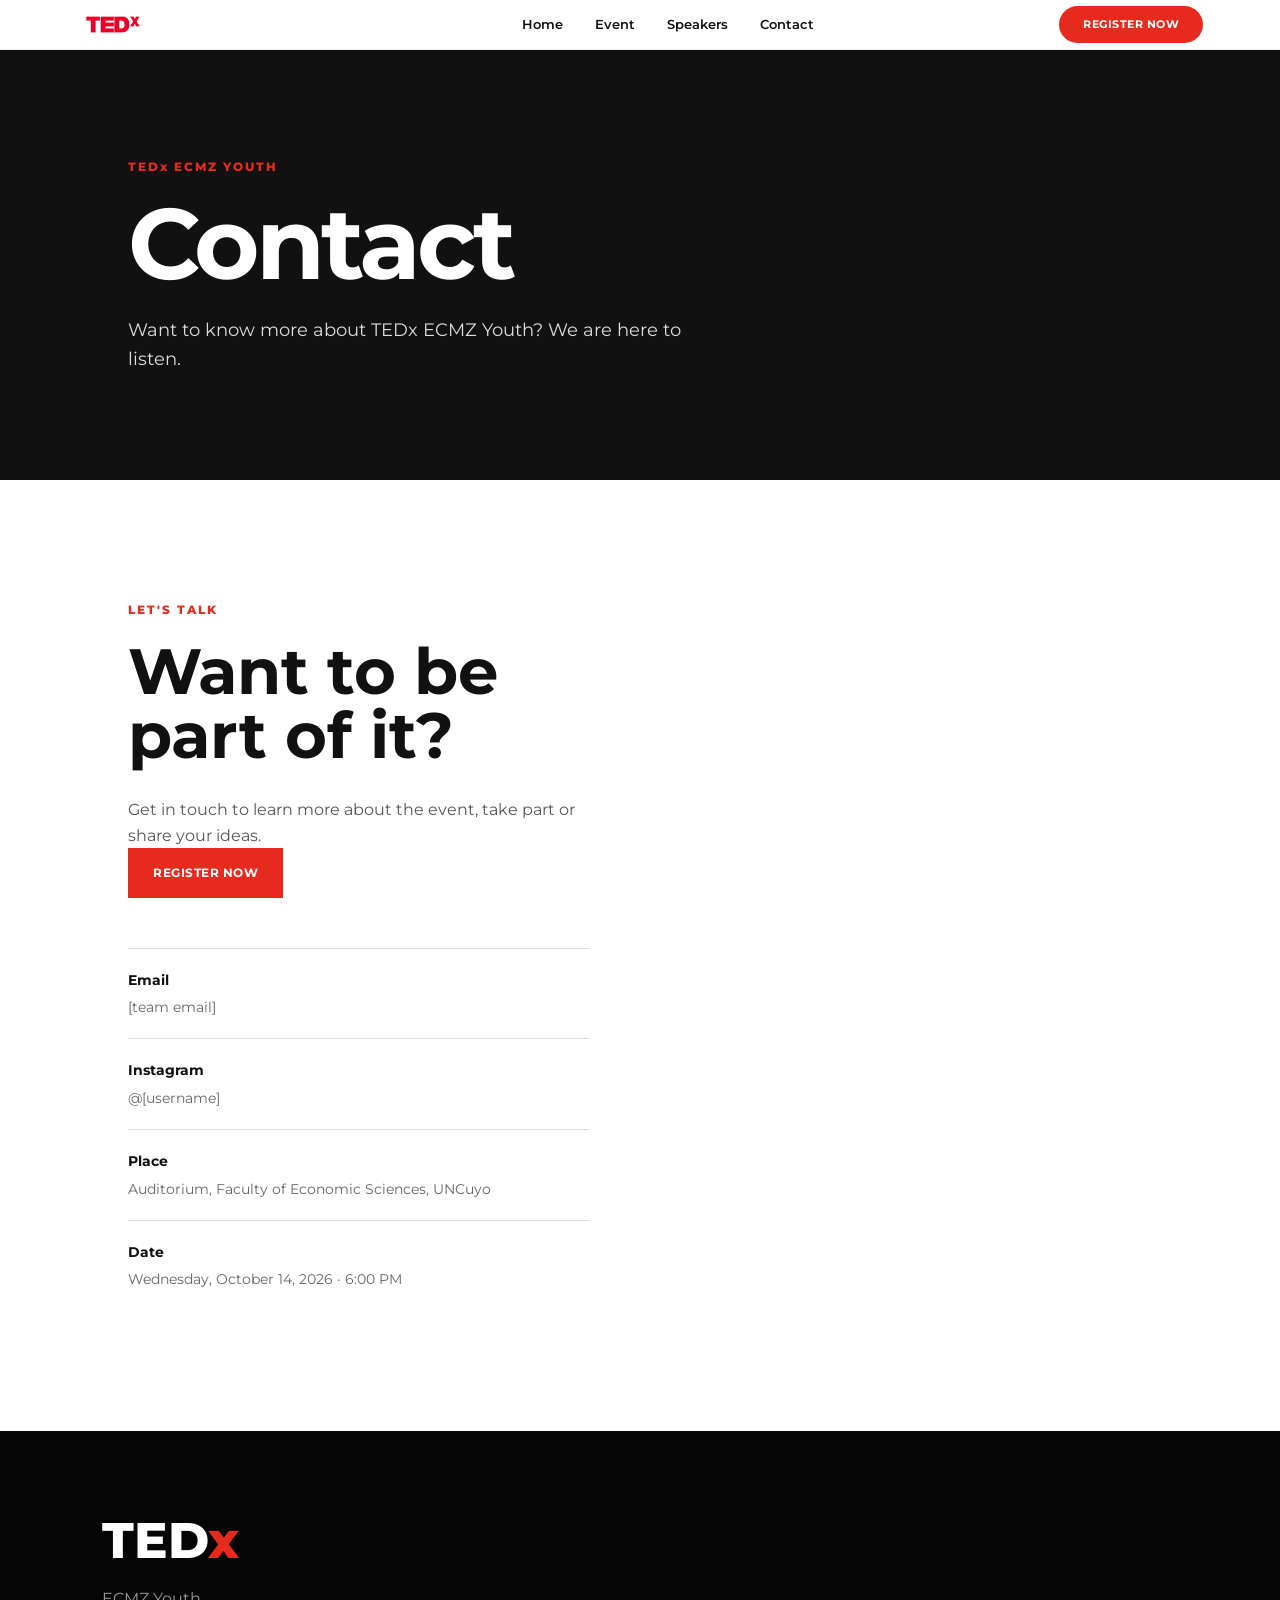
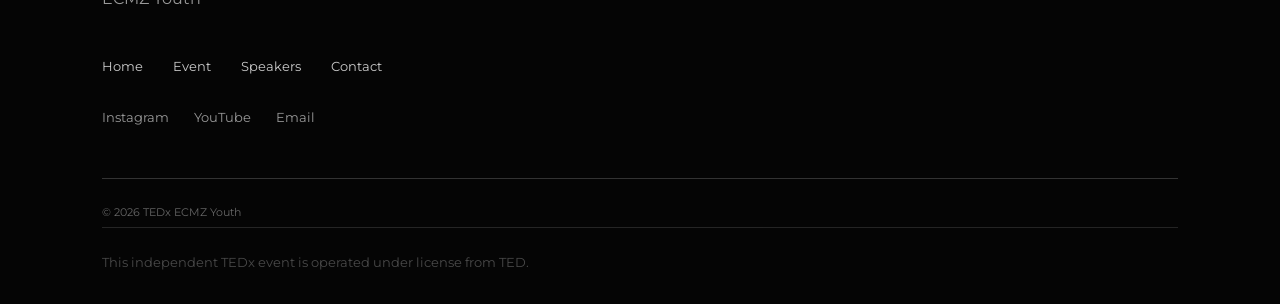
==== TEDx/contact.html @ d04555ec "Initial commit" ====
<!DOCTYPE html>
<html lang="en">
<head>
<meta charset="UTF-8">
<meta name="viewport" content="width=device-width, initial-scale=1.0">
<title>Contact | TEDx ECMZ Youth</title>

<link rel="stylesheet" href="style.css">
<link rel="preconnect" href="https://fonts.googleapis.com">
<link rel="preconnect" href="https://fonts.gstatic.com" crossorigin>
<link href="https://fonts.googleapis.com/css2?family=Montserrat:wght@400;500;600;700;800&display=swap" rel="stylesheet">
</head>
<body>
<header class="header">
<div class="logo-container"><a href="index.html"><img src="images/logo.png" alt="TEDx ECMZ Youth logo"></a></div>
<nav class="navbar">
<a href="index.html">Home</a><a href="event.html">Event</a><a href="speakers.html">Speakers</a><a href="contact.html">Contact</a>
</nav>
<a href="#" class="btn-header">REGISTER NOW</a>
</header>
<main>
<section class="page-hero"><p>TEDx ECMZ YOUTH</p><h1>Contact</h1><p>Want to know more about TEDx ECMZ Youth? We are here to listen.</p></section>
<section class="contact-section"><div class="contact-info">
<p>LET'S TALK</p><h2>Want to be part of it?</h2>
<p>Get in touch to learn more about the event, take part or share your ideas.</p>
<a href="#" class="btn-primary">REGISTER NOW</a>
<div class="contact-data">
<div><h3>Email</h3><p>[team email]</p></div>
<div><h3>Instagram</h3><p>@[username]</p></div>
<div><h3>Place</h3><p>Auditorium, Faculty of Economic Sciences, UNCuyo</p></div>
<div><h3>Date</h3><p>Wednesday, October 14, 2026 · 6:00 PM</p></div>
</div></div></section>
</main>
<footer class="footer">
<div class="footer-logo"><h2>TED<span>x</span></h2><p>ECMZ Youth</p></div>
<div class="footer-links"><a href="index.html">Home</a><a href="event.html">Event</a><a href="speakers.html">Speakers</a><a href="contact.html">Contact</a></div>
<div class="footer-social">
    <a href="https://www.instagram.com/tedxecmzyouth">Instagram</a>
    <a href="#">YouTube</a>
    <a href="contact.html">Email</a>
</div>
<p class="copyright">© 2026 TEDx ECMZ Youth</p>
<p class="copyright disclaimer">This independent TEDx event is operated under license from TED.</p>
</footer>
</body>
</html>
---- TEDx/style.css ----
/* =========================================================
   TEDx ESCUELA DE COMERCIO MARTÍN ZAPATA YOUTH
   STYLE.CSS
   ========================================================= */


/* =========================================================
   1. CONFIGURACIÓN GENERAL
   ========================================================= */

* {
    margin: 0;
    padding: 0;
    box-sizing: border-box;
}

html {
    scroll-behavior: smooth;
}

body {
    font-family: 'Montserrat', sans-serif;
    background-color: #ffffff;
    color: #111111;
    line-height: 1.6;
}


/* Evita que las imágenes se desborden */

img {
    max-width: 100%;
    display: block;
}


/* Links */

a {
    text-decoration: none;
    color: inherit;
}


/* =========================================================
   2. VARIABLES
   ========================================================= */

:root {

    --rojo: #e62b1e;
    --negro: #111111;
    --blanco: #ffffff;
    --gris: #f5f5f5;
    --gris-medio: #777777;
    --borde: #dddddd;

}


/* =========================================================
   3. HEADER / NAVBAR
   ========================================================= */

.header {

    width: 100%;
    height: 50px;
    padding: 0 6%;
    display: flex;
    align-items: center;
    justify-content: space-between;
    background-color: var(--blanco);
    border-bottom: 1px solid #eeeeee;
    position: sticky;
    top: 0;
    z-index: 1000;

}


/* Logo */

.logo-container {

    display: flex;
    align-items: center;

}

.logo-container img {

    width: 200px;
    height: auto;

}


/* Navegación */

.navbar {

    display: flex;
    align-items: center;
    gap: 32px;

}

.navbar a {

    font-size: 13px;
    font-weight: 600;
    position: relative;
    transition: 0.3s;

}


/* Línea roja al pasar el mouse */

.navbar a::after {

    content: "";

    position: absolute;

    left: 0;
    bottom: -7px;

    width: 0;
    height: 2px;

    background-color: var(--rojo);

    transition: 0.3s;

}

.navbar a:hover::after {

    width: 100%;
}


/* Botón del header */

/* Botón del header */

.btn-header {

    background-color: var(--rojo);
    color: white;
    padding: 10px 24px;
    font-size: 11px;
    font-weight: 700;
    letter-spacing: 0.5px;
    border-radius: 50px; /* O usa 999px para mantener los bordes redondeados perfectos */
    display: inline-block;
    transition: 0.3s;

}

.btn-header:hover {

    background-color: #b91f16;

    transform: translateY(-2px);

}

/* =========================================================
   4. BOTONES
   ========================================================= */

.btn-primary {

    display: inline-block;

    background-color: var(--rojo);
    color: var(--blanco);

    padding: 15px 25px;

    font-size: 12px;
    font-weight: 700;

    letter-spacing: 0.5px;

    transition: 0.3s;

}

.btn-primary:hover {

    background-color: #b91f16;

    transform: translateY(-3px);

}


.btn-secondary {

    display: inline-block;

    border: 1px solid var(--blanco);
    color: var(--blanco);

    padding: 14px 25px;

    font-size: 12px;
    font-weight: 700;

    transition: 0.3s;

}

.btn-secondary:hover {

    background-color: var(--blanco);
    color: var(--negro);

}


.text-link {

    display: inline-block;

    margin-top: 25px;

    color: var(--rojo);

    font-size: 12px;
    font-weight: 700;

    transition: 0.3s;

}

.text-link:hover {

    transform: translateX(6px);

}


/* =========================================================
   5. HERO - PÁGINA PRINCIPAL
   ========================================================= */

.hero {

    min-height: calc(100vh - 82px);

    display: flex;
    align-items: center;

    padding: 80px 8%;

    position: relative;

    background:
        linear-gradient(
            rgba(0, 0, 0, 0.60),
            rgba(0, 0, 0, 0.60)
        ),
        url("../images/hero.jpg");

    background-size: cover;
    background-position: center;

    color: white;

}


/* Contenido */

.hero-content {

    max-width: 850px;

    animation: aparecer 1s ease;

}


.hero-small {

    font-size: 13px;

    font-weight: 700;

    letter-spacing: 2px;

    margin-bottom: 25px;

    color: #ffffff;

}


.hero h1 {

    font-size: clamp(50px, 7vw, 100px);

    line-height: 0.95;

    font-weight: 800;

    letter-spacing: -4px;

    margin-bottom: 35px;

}


.hero h1 span {

    color: var(--rojo);

}


.hero h2 {

    font-size: clamp(25px, 3vw, 42px);

    line-height: 1.2;

    font-weight: 500;

    margin-bottom: 25px;

}


.hero p {

    max-width: 600px;

    font-size: 16px;

    margin-bottom: 35px;

}


.hero-buttons {

    display: flex;

    gap: 15px;

    flex-wrap: wrap;

}


/* =========================================================
   6. ANIMACIÓN
   ========================================================= */

@keyframes aparecer {

    from {

        opacity: 0;
        transform: translateY(25px);

    }

    to {

        opacity: 1;
        transform: translateY(0);

    }

}


/* =========================================================
   7. TÍTULOS GENERALES
   ========================================================= */

.section-title {

    margin-bottom: 50px;

}


.section-title p {

    color: var(--rojo);

    font-size: 12px;

    font-weight: 800;

    letter-spacing: 2px;

    margin-bottom: 12px;

}


.section-title h2 {

    font-size: clamp(35px, 5vw, 65px);

    line-height: 1.05;

    letter-spacing: -2px;

    font-weight: 700;

}


/* =========================================================
   8. ABOUT
   ========================================================= */

.about {

    padding: 120px 10%;

    background-color: var(--blanco);

}


.about-content {

    max-width: 850px;

}


.about-text p {

    font-size: 20px;

    line-height: 1.8;

    margin-bottom: 25px;

    color: #333333;

}


/* =========================================================
   9. EVENT PREVIEW
   ========================================================= */

.event-preview {

    display: grid;

    grid-template-columns: 1fr 1fr;

    min-height: 600px;

}


.event-image {

    overflow: hidden;

}


.event-image img {

    width: 100%;
    height: 100%;

    object-fit: cover;

    transition: transform 0.6s ease;

}


.event-image:hover img {

    transform: scale(1.04);

}


.event-info {

    padding: 80px;

    background-color: var(--negro);

    color: white;

    display: flex;

    flex-direction: column;

    justify-content: center;

}


.event-info > p:first-child {

    color: var(--rojo);

    font-size: 12px;

    font-weight: 800;

    letter-spacing: 2px;

    margin-bottom: 20px;

}


.event-info h2 {

    font-size: clamp(40px, 5vw, 65px);

    line-height: 1.05;

    letter-spacing: -2px;

    margin-bottom: 30px;

}


.event-info p {

    max-width: 500px;

    margin-bottom: 30px;

}


/* =========================================================
   10. SPEAKERS PREVIEW
   ========================================================= */

.speakers-preview {

    padding: 120px 8%;

}


.speaker-grid {

    display: grid;

    grid-template-columns: repeat(3, 1fr);

    gap: 25px;

    margin-bottom: 40px;

}


.speaker-card {

    background-color: var(--gris);

    overflow: hidden;

    transition: 0.4s;

}


.speaker-card:hover {

    transform: translateY(-8px);

}


.speaker-card img {

    width: 100%;

    height: 200px;

    object-fit: cover;

    filter: grayscale(15%);

    transition: 0.5s;

}


.speaker-card:hover img {

    filter: grayscale(0%);

}


.speaker-info {

    padding: 25px;

}


.speaker-info h3 {

    font-size: 20px;

    margin-bottom: 5px;

}


.speaker-info p {

    color: var(--rojo);

    font-size: 12px;

    font-weight: 600;

}


/* =========================================================
   11. CTA
   ========================================================= */

.cta {

    padding: 120px 8%;

    background-color: var(--rojo);

    color: white;

    text-align: center;

}


.cta h2 {

    font-size: clamp(40px, 6vw, 80px);

    line-height: 1;

    letter-spacing: -3px;

    margin-bottom: 40px;

}


.cta .btn-primary {

    background-color: white;

    color: var(--negro);

}


.cta .btn-primary:hover {

    background-color: var(--negro);

    color: white;

}


/* =========================================================
   12. HERO DE LAS PÁGINAS INTERNAS
   ========================================================= */

.page-hero {

    min-height: 430px;

    padding: 100px 10%;

    background-color: var(--negro);

    color: white;

    display: flex;

    flex-direction: column;

    justify-content: center;

}


.page-hero p:first-child {

    color: var(--rojo);

    font-size: 12px;

    font-weight: 800;

    letter-spacing: 2px;

    margin-bottom: 20px;

}


.page-hero h1 {

    font-size: clamp(55px, 8vw, 100px);

    line-height: 0.95;

    letter-spacing: -4px;

    margin-bottom: 25px;

}


.page-hero p:last-child {

    max-width: 600px;

    font-size: 18px;

    color: #dddddd;

}


/* =========================================================
   13. EVENT DETAILS
   ========================================================= */

.event-details {

    padding: 110px 10%;

    display: grid;

    grid-template-columns: repeat(3, 1fr);

    gap: 60px;

}


.event-detail {

    border-top: 3px solid var(--negro);

    padding-top: 25px;

}


.event-detail span {

    color: var(--rojo);

    font-size: 13px;

    font-weight: 800;

}


.event-detail h2 {

    font-size: 30px;

    margin: 20px 0;

}


.event-detail p {

    color: #555555;

}


/* =========================================================
   14. EVENT DATA
   ========================================================= */

.event-data {

    background-color: var(--gris);

    padding: 80px 10%;

    display: grid;

    grid-template-columns: repeat(3, 1fr);

    gap: 50px;

}


.event-data p {

    color: var(--rojo);

    font-size: 11px;

    font-weight: 800;

    letter-spacing: 2px;

    margin-bottom: 10px;

}


.event-data h2 {

    font-size: 27px;

    line-height: 1.2;

}


/* =========================================================
   15. EXPERIENCE
   ========================================================= */

.experience {

    padding: 120px 10%;

}


.experience-grid {

    display: grid;

    grid-template-columns: repeat(4, 1fr);

    gap: 20px;

}


.experience-card {

    padding: 35px;

    min-height: 250px;

    background-color: var(--negro);

    color: white;

    transition: 0.3s;

}


.experience-card:hover {

    transform: translateY(-7px);

}


.experience-card span {

    color: var(--rojo);

    font-weight: 800;

}


.experience-card h3 {

    font-size: 27px;

    margin: 45px 0 15px;

}


.experience-card p {

    color: #cccccc;

    font-size: 14px;

}


/* =========================================================
   16. AGENDA / TIMELINE
   ========================================================= */

.agenda {

    padding: 120px 10%;

    background-color: var(--gris);

}


.timeline {

    max-width: 900px;

}


.timeline-item {

    display: grid;

    grid-template-columns: 150px 1fr;

    gap: 40px;

    padding: 30px 0;

    border-top: 1px solid var(--borde);

}


.timeline-item:last-child {

    border-bottom: 1px solid var(--borde);

}


.timeline-item > span {

    color: var(--rojo);

    font-size: 20px;

    font-weight: 800;

}


.timeline-item h3 {

    font-size: 24px;

    margin-bottom: 5px;

}


.timeline-item p {

    color: #666666;

}


/* =========================================================
   17. SPEAKERS PAGE
   ========================================================= */

.all-speakers {

    padding: 110px 10%;

}


.speaker-card-large {

    display: grid;

    grid-template-columns: 40% 1fr;

    gap: 70px;

    padding: 70px 0;

    border-bottom: 1px solid var(--borde);

    align-items: center;

}


.speaker-card-large:first-child {

    padding-top: 0;

}


.speaker-card-large img {

    width: 400px;

    height: 400px;

    object-fit: cover;

    border-radius: 100%;

}


.speaker-card-large div > p:first-child {

    color: var(--rojo);

    font-size: 11px;

    font-weight: 800;

    letter-spacing: 2px;

}


.speaker-card-large h2 {

    font-size: clamp(35px, 5vw, 60px);

    line-height: 1;

    margin: 15px 0;

}


.speaker-card-large h3 {

    font-size: 20px;

    font-weight: 500;

    margin-bottom: 25px;

}


.speaker-card-large div > p:last-child {

    color: #555555;

    max-width: 600px;

}


/* =========================================================
   18. TEAM PAGE
   ========================================================= */

.team-intro {

    padding: 110px 10%;

    display: grid;

    grid-template-columns: 1fr 1fr;

    gap: 100px;

}


.team-intro h2 {

    font-size: clamp(40px, 5vw, 65px);

    line-height: 1;

    letter-spacing: -2px;

}


.team-intro p {

    margin-bottom: 20px;

    color: #555555;

    font-size: 17px;

}


.team {

    padding: 110px 10%;

    background-color: var(--gris);

}


.team-grid {

    display: grid;

    grid-template-columns: repeat(3, 1fr);

    gap: 35px;

}


.team-card {

    background-color: white;

    padding-bottom: 25px;

}


.team-photo {

    overflow: hidden;

}


.team-card img {

    width: 100%;

    height: 330px;

    object-fit: cover;

    transition: 0.5s;

}


.team-card:hover img {

    transform: scale(1.05);

}


.team-card h3 {

    font-size: 19px;

    margin: 20px 20px 5px;

}


.team-card p {

    color: var(--rojo);

    font-size: 12px;

    font-weight: 700;

    margin-left: 20px;

}


/* =========================================================
   19. CONTACTO
   ========================================================= */

.contact-section {

    padding: 120px 10%;

    display: grid;

    grid-template-columns: 1fr 1fr;

    gap: 100px;

}


.contact-info > p:first-child {

    color: var(--rojo);

    font-size: 12px;

    font-weight: 800;

    letter-spacing: 2px;

}


.contact-info h2 {

    font-size: clamp(45px, 5vw, 70px);

    line-height: 1;

    margin: 20px 0 30px;

}


.contact-info > p {

    color: #555555;

    max-width: 500px;

}


.contact-data {

    margin-top: 50px;

}


.contact-data div {

    padding: 20px 0;

    border-top: 1px solid var(--borde);

}


.contact-data h3 {

    font-size: 14px;

    margin-bottom: 5px;

}


.contact-data p {

    color: #666666;

    font-size: 14px;

}


/* =========================================================
   20. FORMULARIO
   ========================================================= */

.contact-form {

    background-color: var(--gris);

    padding: 45px;

}


.contact-form form {

    display: flex;

    flex-direction: column;

}


.contact-form label {

    font-size: 12px;

    font-weight: 700;

    margin-bottom: 8px;

}


.contact-form input,
.contact-form textarea {

    width: 100%;

    border: none;

    border-bottom: 2px solid #cccccc;

    background-color: transparent;

    padding: 15px 5px;

    margin-bottom: 30px;

    font-family: inherit;

    font-size: 14px;

    outline: none;

    transition: 0.3s;

}


.contact-form input:focus,
.contact-form textarea:focus {

    border-bottom-color: var(--rojo);

}


.contact-form textarea {

    resize: vertical;

}


.contact-form button {

    border: none;

    cursor: pointer;

    font-family: inherit;

}


/* =========================================================
   21. FAQ
   ========================================================= */

.faq {

    padding: 110px 10%;

    background-color: var(--negro);

    color: white;

}


.faq-container {

    max-width: 900px;

}


.faq details {

    border-top: 1px solid #444444;

    padding: 25px 0;

}


.faq details:last-child {

    border-bottom: 1px solid #444444;

}


.faq summary {

    cursor: pointer;

    font-size: 18px;

    font-weight: 600;

    list-style: none;

    position: relative;

    padding-right: 30px;

}


.faq summary::after {

    content: "+";

    position: absolute;

    right: 0;

    font-size: 25px;

    color: var(--rojo);

}


.faq details[open] summary::after {

    content: "−";

}


.faq details p {

    color: #bbbbbb;

    margin-top: 20px;

    max-width: 700px;

}


/* =========================================================
   22. FOOTER
   ========================================================= */

.footer {

    background-color: #050505;

    color: white;

    padding: 70px 8% 30px;

}


.footer-logo h2 {

    font-size: 50px;

    font-weight: 800;

}


.footer-logo h2 span {

    color: var(--rojo);

}


.footer-logo p {

    color: #999999;

    margin-top: 5px;

}


.footer-links {

    display: flex;

    gap: 30px;

    margin: 45px 0 30px;

    flex-wrap: wrap;

}


.footer-links a {

    font-size: 13px;

    color: #cccccc;

    transition: 0.3s;

}


.footer-links a:hover {

    color: var(--rojo);

}


.footer-social {

    display: flex;

    gap: 25px;

    margin-bottom: 50px;

}


.footer-social a {

    font-size: 13px;

    color: #999999;

}


.footer-social a:hover {

    color: white;

}


.copyright {

    border-top: 1px solid #333333;

    padding-top: 25px;

    color: #666666;

    font-size: 11px;

}


/* =========================================================
   23. RESPONSIVE - TABLETS
   ========================================================= */

@media (max-width: 1000px) {


    .navbar {

        gap: 15px;

    }


    .navbar a {

        font-size: 11px;

    }


    .btn-header {

        display: none;

    }


    .speaker-grid {

        grid-template-columns: repeat(2, 1fr);

    }


    .experience-grid {

        grid-template-columns: repeat(2, 1fr);

    }


    .event-details {

        grid-template-columns: 1fr;

        gap: 40px;

    }


    .event-data {

        grid-template-columns: 1fr;

    }


    .team-grid {

        grid-template-columns: repeat(2, 1fr);

    }

}


/* =========================================================
   24. RESPONSIVE - CELULAR
   ========================================================= */

@media (max-width: 700px) {


    /* HEADER */

    .header {

        height: auto;

        padding: 18px 5%;

        flex-direction: column;

        gap: 18px;

    }


    .logo-container img {

        width: 130px;

    }


    .navbar {

        width: 100%;

        justify-content: center;

        flex-wrap: wrap;

        gap: 15px;

    }


    .navbar a {

        font-size: 10px;

    }


    /* HERO */

    .hero {

        min-height: 700px;

        padding: 70px 7%;

    }


    .hero h1 {

        font-size: 55px;

        letter-spacing: -3px;

    }


    .hero h2 {

        font-size: 25px;

    }


    .hero p {

        font-size: 14px;

    }


    /* SECCIONES */

    .about,
    .speakers-preview,
    .experience,
    .agenda,
    .all-speakers,
    .team,
    .team-intro,
    .contact-section {

        padding: 80px 7%;

    }


    .section-title {

        margin-bottom: 35px;

    }


    .section-title h2 {

        font-size: 40px;

    }


    /* EVENT */

    .event-preview {

        grid-template-columns: 1fr;

    }


    .event-image {

        height: 350px;

    }


    .event-info {

        padding: 70px 7%;

    }


    .event-info h2 {

        font-size: 45px;

    }


    /* SPEAKERS */

    .speaker-grid {

        grid-template-columns: 1fr;

    }


    .speaker-card img {

        height: 400px;

    }


    /* PAGE HERO */

    .page-hero {

        min-height: 350px;

        padding: 70px 7%;

    }


    .page-hero h1 {

        font-size: 55px;

    }


    /* EXPERIENCE */

    .experience-grid {

        grid-template-columns: 1fr;

    }


    /* TIMELINE */

    .timeline-item {

        grid-template-columns: 80px 1fr;

        gap: 20px;

    }


    /* SPEAKERS */

    .speaker-card-large {

        grid-template-columns: 1fr;

        gap: 30px;

        padding: 50px 0;

    }


    .speaker-card-large img {

        height: 400px;

    }


    /* TEAM */

    .team-intro {

        grid-template-columns: 1fr;

        gap: 40px;

    }


    .team-grid {

        grid-template-columns: 1fr;

    }


    /* CONTACTO */

    .contact-section {

        grid-template-columns: 1fr;

        gap: 60px;

    }


    .contact-form {

        padding: 30px 20px;

    }


    /* CTA */

    .cta {

        padding: 90px 7%;

    }


    .cta h2 {

        font-size: 45px;

    }


    /* FOOTER */
   
    .footer {

        padding: 60px 7% 25px;

    }
    .footer-links {

        font-size: 13px;
        color: #999999;
        position: relative;
        z-index: 10; 

    }
    @media screen()
}
/* Additions */
.note{opacity:.7;font-size:.9rem;margin-top:24px;text-align:center}
.disclaimer{font-size:.8rem;opacity:.7;margin-top:6px}
.cta p.note{margin-bottom:24px}
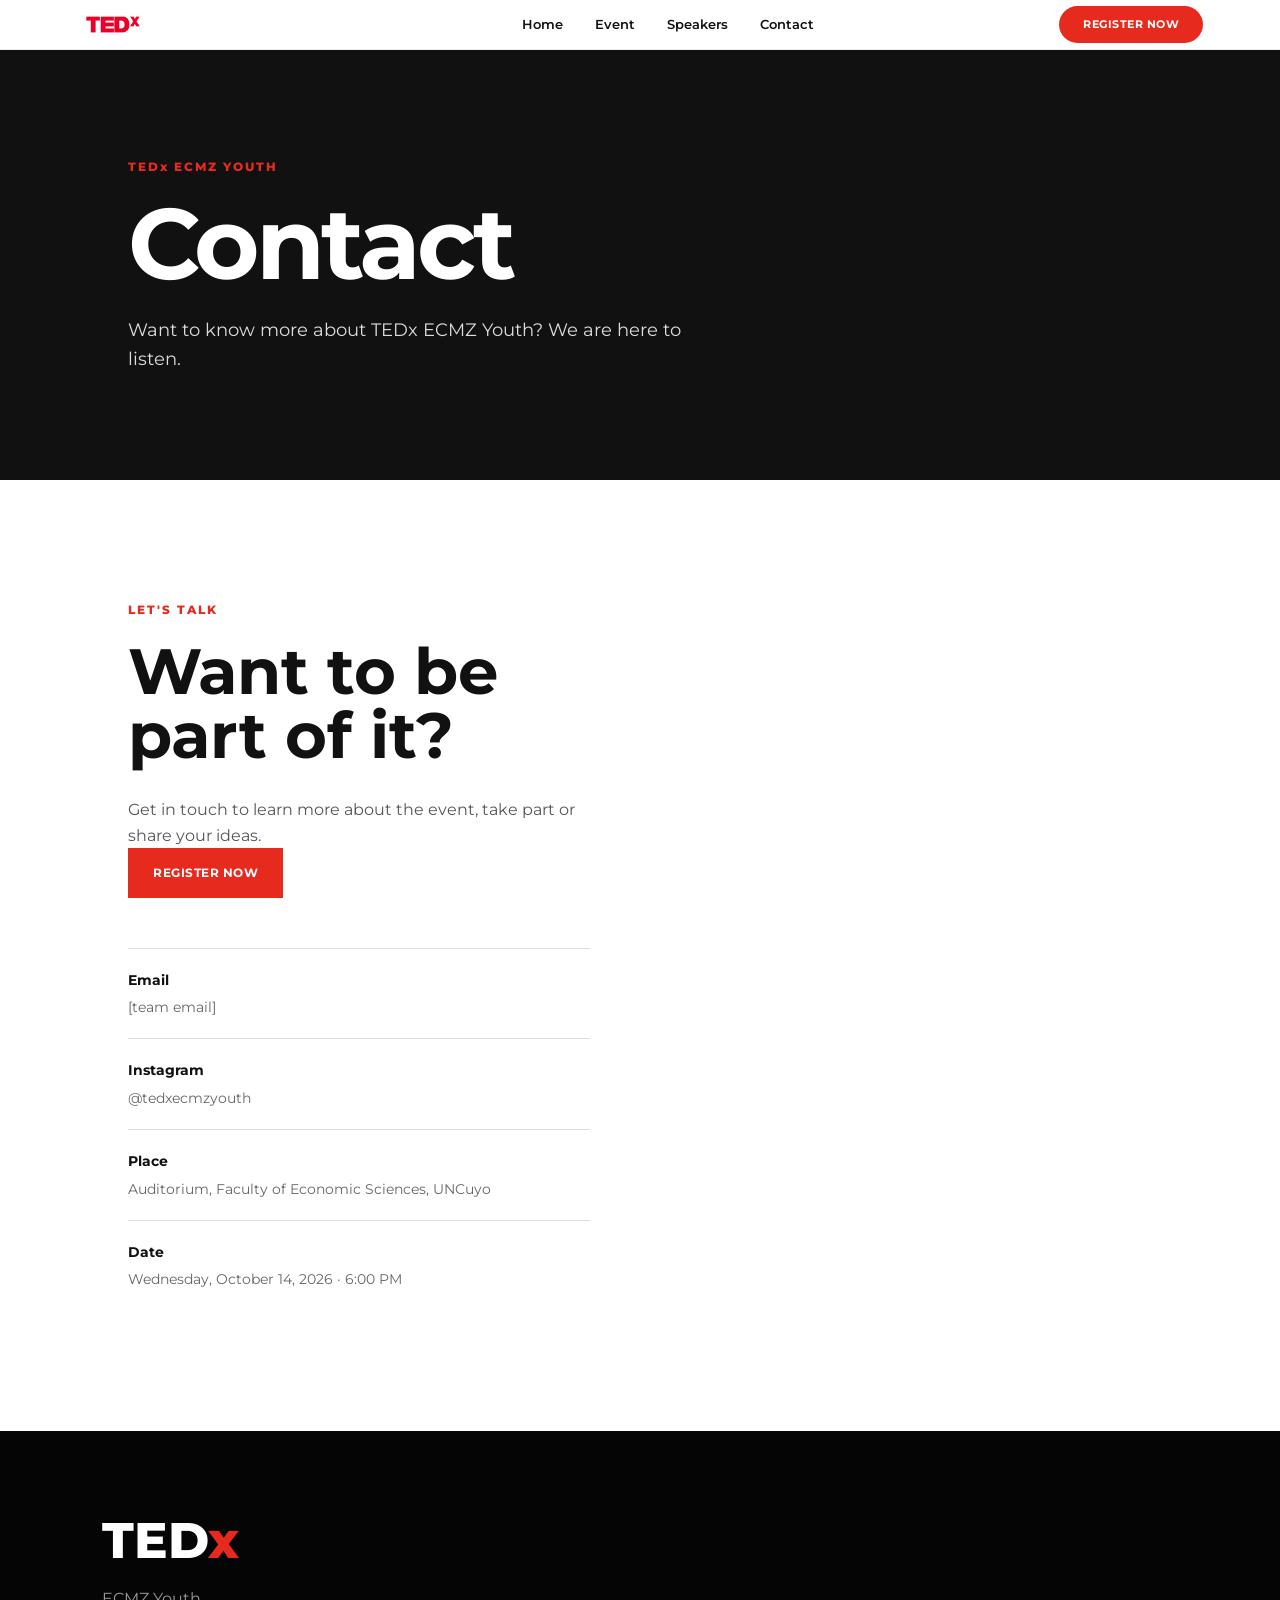
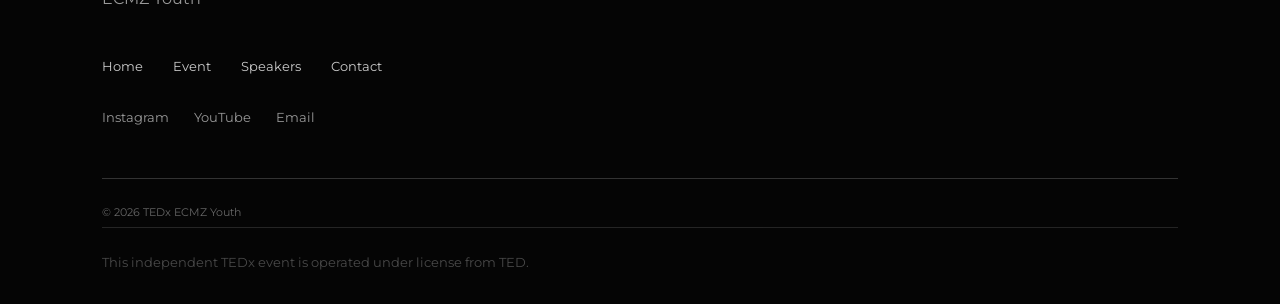
==== commit 86cab09b: "form" ====
--- a/TEDx/contact.html
+++ b/TEDx/contact.html
@@ -16,17 +16,17 @@
 <nav class="navbar">
 <a href="index.html">Home</a><a href="event.html">Event</a><a href="speakers.html">Speakers</a><a href="contact.html">Contact</a>
 </nav>
-<a href="#" class="btn-header">REGISTER NOW</a>
+<a href="https://docs.google.com/forms/d/e/1FAIpQLSfxwrehClog3NkdFNM2hpVOUm62PTyvZKDhpCtgeWnrmLg81g/viewform" class="btn-header">REGISTER NOW</a>
 </header>
 <main>
 <section class="page-hero"><p>TEDx ECMZ YOUTH</p><h1>Contact</h1><p>Want to know more about TEDx ECMZ Youth? We are here to listen.</p></section>
 <section class="contact-section"><div class="contact-info">
 <p>LET'S TALK</p><h2>Want to be part of it?</h2>
 <p>Get in touch to learn more about the event, take part or share your ideas.</p>
-<a href="#" class="btn-primary">REGISTER NOW</a>
+<a href="https://docs.google.com/forms/d/e/1FAIpQLSfxwrehClog3NkdFNM2hpVOUm62PTyvZKDhpCtgeWnrmLg81g/viewform" class="btn-primary">REGISTER NOW</a>
 <div class="contact-data">
 <div><h3>Email</h3><p>[team email]</p></div>
-<div><h3>Instagram</h3><p>@[username]</p></div>
+<div><h3>Instagram</h3><p>@tedxecmzyouth</p></div>
 <div><h3>Place</h3><p>Auditorium, Faculty of Economic Sciences, UNCuyo</p></div>
 <div><h3>Date</h3><p>Wednesday, October 14, 2026 · 6:00 PM</p></div>
 </div></div></section>
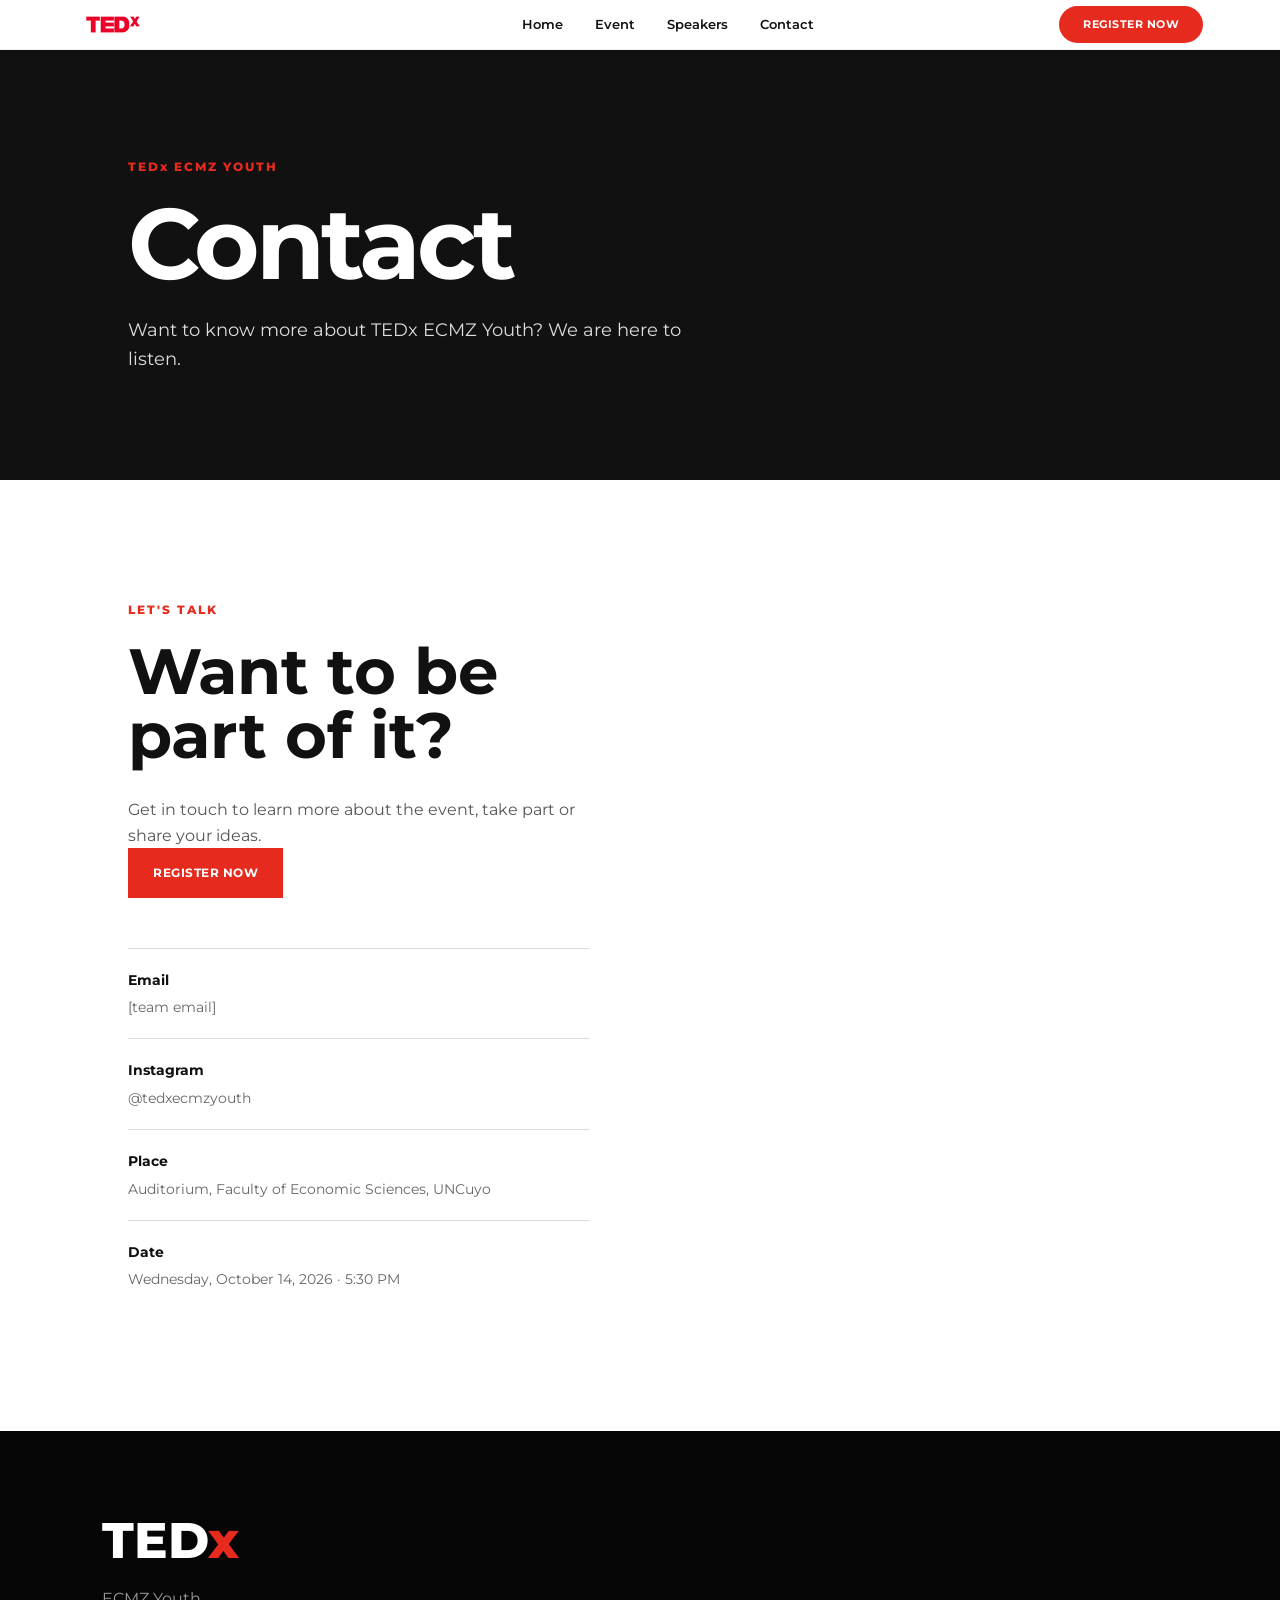
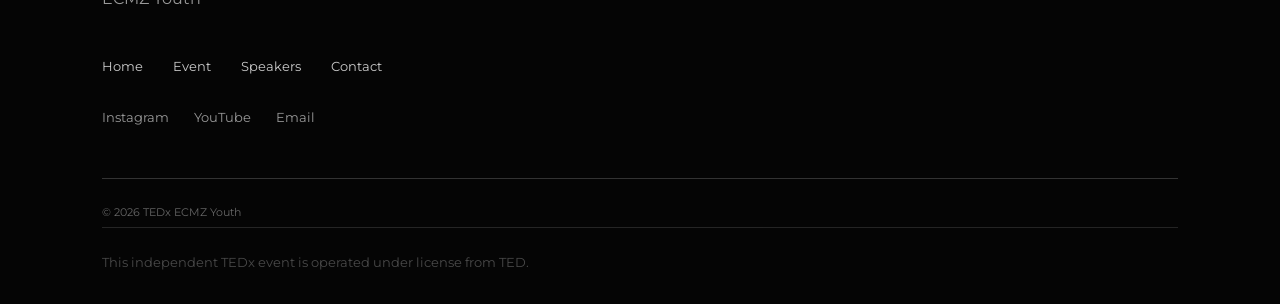
==== commit 0d3eaa82: "Actualizo archivos con la versión más reciente" ====
--- a/TEDx/contact.html
+++ b/TEDx/contact.html
@@ -16,19 +16,19 @@
 <nav class="navbar">
 <a href="index.html">Home</a><a href="event.html">Event</a><a href="speakers.html">Speakers</a><a href="contact.html">Contact</a>
 </nav>
-<a href="https://docs.google.com/forms/d/e/1FAIpQLSfxwrehClog3NkdFNM2hpVOUm62PTyvZKDhpCtgeWnrmLg81g/viewform" class="btn-header">REGISTER NOW</a>
+<a href="https://docs.google.com/forms/d/e/1FAIpQLSfxwrehClog3NkdFNM2hpVOUm62PTyvZKDhpCtgeWnrmLg81g/viewform?usp=dialog" class="btn-header">REGISTER NOW</a>
 </header>
 <main>
 <section class="page-hero"><p>TEDx ECMZ YOUTH</p><h1>Contact</h1><p>Want to know more about TEDx ECMZ Youth? We are here to listen.</p></section>
 <section class="contact-section"><div class="contact-info">
 <p>LET'S TALK</p><h2>Want to be part of it?</h2>
 <p>Get in touch to learn more about the event, take part or share your ideas.</p>
-<a href="https://docs.google.com/forms/d/e/1FAIpQLSfxwrehClog3NkdFNM2hpVOUm62PTyvZKDhpCtgeWnrmLg81g/viewform" class="btn-primary">REGISTER NOW</a>
+<a href="https://docs.google.com/forms/d/e/1FAIpQLSfxwrehClog3NkdFNM2hpVOUm62PTyvZKDhpCtgeWnrmLg81g/viewform?usp=dialog" class="btn-primary">REGISTER NOW</a>
 <div class="contact-data">
 <div><h3>Email</h3><p>[team email]</p></div>
 <div><h3>Instagram</h3><p>@tedxecmzyouth</p></div>
 <div><h3>Place</h3><p>Auditorium, Faculty of Economic Sciences, UNCuyo</p></div>
-<div><h3>Date</h3><p>Wednesday, October 14, 2026 · 6:00 PM</p></div>
+<div><h3>Date</h3><p>Wednesday, October 14, 2026 · 5:30 PM</p></div>
 </div></div></section>
 </main>
 <footer class="footer">
--- a/TEDx/style.css
+++ b/TEDx/style.css
@@ -265,7 +265,7 @@
             rgba(0, 0, 0, 0.60),
             rgba(0, 0, 0, 0.60)
         ),
-        url("../images/hero.jpg");
+        url("images/herodf.jpg");
 
     background-size: cover;
     background-position: center;
@@ -549,486 +549,460 @@
 
 
 /* =========================================================
-   10. SPEAKERS PREVIEW
+   10. SPEAKERS PREVIEW (CORREGIDO)
    ========================================================= */
 
 .speakers-preview {
+    padding: 120px 10%;
+}
+
+.speaker-grid {
+    display: grid;
+    grid-template-columns: repeat(3, 1fr);
+    gap: 25px;
+    margin-bottom: 40px;
+}
+
+.speaker-card {
+    background-color: var(--blanco); /* Cambiado de #000 a blanco para eliminar la franja negra inferior */
+    overflow: hidden;
+    transition: 0.4s;
+}
+
+.speaker-card:hover {
+    transform: translateY(-8px);
+}
+
+.speaker-card img {
+    width: 100%;
+    height: 380px;             /* Define un alto uniforme para todas las fotos */
+    object-fit: cover;         /* Adapta la imagen sin deformarla */
+    object-position: top center;/* Asegura que el rostro/cabeza siempre quede visible arriba */
+    background-color: #000000; /* Mantiene el fondo negro unificado solo dentro de la foto */
+    filter: grayscale(15%);
+    transition: 0.5s;
+}
+
+.speaker-info {
+    padding: 25px;
+    background-color: var(--gris); /* Mantiene la tarjeta limpia abajo */
+}
+
+.speaker-info h3 {
+    font-size: 20px;
+    margin-bottom: 5px;
+}
+
+.speaker-info p {
+    color: var(--rojo);
+    font-size: 12px;
+    font-weight: 600;
+}
+/* =========================================================
+   11. CTA
+   ========================================================= */
+
+.cta {
 
     padding: 120px 8%;
 
-}
-
-
-.speaker-grid {
+    background-color: var(--rojo);
+
+    color: white;
+
+    text-align: center;
+
+}
+
+
+.cta h2 {
+
+    font-size: clamp(40px, 6vw, 80px);
+
+    line-height: 1;
+
+    letter-spacing: -3px;
+
+    margin-bottom: 40px;
+
+}
+
+
+.cta .btn-primary {
+
+    background-color: white;
+
+    color: var(--negro);
+
+}
+
+
+.cta .btn-primary:hover {
+
+    background-color: var(--negro);
+
+    color: white;
+
+}
+
+
+/* =========================================================
+   12. HERO DE LAS PÁGINAS INTERNAS
+   ========================================================= */
+
+.page-hero {
+
+    min-height: 430px;
+
+    padding: 100px 10%;
+
+    background-color: var(--negro);
+
+    color: white;
+
+    display: flex;
+
+    flex-direction: column;
+
+    justify-content: center;
+
+}
+
+
+.page-hero p:first-child {
+
+    color: var(--rojo);
+
+    font-size: 12px;
+
+    font-weight: 800;
+
+    letter-spacing: 2px;
+
+    margin-bottom: 20px;
+
+}
+
+
+.page-hero h1 {
+
+    font-size: clamp(55px, 8vw, 100px);
+
+    line-height: 0.95;
+
+    letter-spacing: -4px;
+
+    margin-bottom: 25px;
+
+}
+
+
+.page-hero p:last-child {
+
+    max-width: 600px;
+
+    font-size: 18px;
+
+    color: #dddddd;
+
+}
+
+
+/* =========================================================
+   13. EVENT DETAILS
+   ========================================================= */
+
+.event-details {
+
+    padding: 110px 10%;
 
     display: grid;
 
     grid-template-columns: repeat(3, 1fr);
 
-    gap: 25px;
-
-    margin-bottom: 40px;
-
-}
-
-
-.speaker-card {
+    gap: 60px;
+
+}
+
+
+.event-detail {
+
+    border-top: 3px solid var(--negro);
+
+    padding-top: 25px;
+
+}
+
+
+.event-detail span {
+
+    color: var(--rojo);
+
+    font-size: 13px;
+
+    font-weight: 800;
+
+}
+
+
+.event-detail h2 {
+
+    font-size: 30px;
+
+    margin: 20px 0;
+
+}
+
+
+.event-detail p {
+
+    color: #555555;
+
+}
+
+
+/* =========================================================
+   14. EVENT DATA
+   ========================================================= */
+
+.event-data {
 
     background-color: var(--gris);
 
-    overflow: hidden;
-
-    transition: 0.4s;
-
-}
-
-
-.speaker-card:hover {
-
-    transform: translateY(-8px);
-
-}
-
-
-.speaker-card img {
-
-    width: 100%;
-
-    height: 200px;
+    padding: 80px 10%;
+
+    display: grid;
+
+    grid-template-columns: repeat(3, 1fr);
+
+    gap: 50px;
+
+}
+
+
+.event-data p {
+
+    color: var(--rojo);
+
+    font-size: 11px;
+
+    font-weight: 800;
+
+    letter-spacing: 2px;
+
+    margin-bottom: 10px;
+
+}
+
+
+.event-data h2 {
+
+    font-size: 27px;
+
+    line-height: 1.2;
+
+}
+
+
+/* =========================================================
+   15. EXPERIENCE
+   ========================================================= */
+
+.experience {
+
+    padding: 120px 10%;
+
+}
+
+
+.experience-grid {
+
+    display: grid;
+
+    grid-template-columns: repeat(4, 1fr);
+
+    gap: 20px;
+
+}
+
+
+.experience-card {
+
+    padding: 35px;
+
+    min-height: 250px;
+
+    background-color: var(--negro);
+
+    color: white;
+
+    transition: 0.3s;
+
+}
+
+
+.experience-card:hover {
+
+    transform: translateY(-7px);
+
+}
+
+
+.experience-card span {
+
+    color: var(--rojo);
+
+    font-weight: 800;
+
+}
+
+
+.experience-card h3 {
+
+    font-size: 27px;
+
+    margin: 45px 0 15px;
+
+}
+
+
+.experience-card p {
+
+    color: #cccccc;
+
+    font-size: 14px;
+
+}
+
+
+/* =========================================================
+   16. AGENDA / TIMELINE
+   ========================================================= */
+
+.agenda {
+
+    padding: 120px 10%;
+
+    background-color: var(--gris);
+
+}
+
+
+.timeline {
+
+    max-width: 900px;
+
+}
+
+
+.timeline-item {
+
+    display: grid;
+
+    grid-template-columns: 150px 1fr;
+
+    gap: 40px;
+
+    padding: 30px 0;
+
+    border-top: 1px solid var(--borde);
+
+}
+
+
+.timeline-item:last-child {
+
+    border-bottom: 1px solid var(--borde);
+
+}
+
+
+.timeline-item > span {
+
+    color: var(--rojo);
+
+    font-size: 20px;
+
+    font-weight: 800;
+
+}
+
+
+.timeline-item h3 {
+
+    font-size: 24px;
+
+    margin-bottom: 5px;
+
+}
+
+
+.timeline-item p {
+
+    color: #666666;
+
+}
+
+
+/* =========================================================
+   17. SPEAKERS PAGE
+   ========================================================= */
+
+.all-speakers {
+
+    padding: 110px 10%;
+
+}
+
+
+.speaker-card-large {
+
+    display: grid;
+
+    grid-template-columns: 40% 1fr;
+
+    gap: 70px;
+
+    padding: 70px 0;
+
+    border-bottom: 1px solid var(--borde);
+
+    align-items: center;
+
+}
+
+
+.speaker-photo-placeholder {
+
+    width: 400px;
+
+    height: 400px;
+
+    border-radius: 100%;
+
+    background: var(--gris);
+
+    border: 1px solid var(--borde);
+
+}
+
+
+.speaker-card-large:first-child {
+
+    padding-top: 0;
+
+}
+
+
+.speaker-card-large img {
+
+    width: 400px;
+
+    height: 400px;
 
     object-fit: cover;
 
-    filter: grayscale(15%);
-
-    transition: 0.5s;
-
-}
-
-
-.speaker-card:hover img {
-
-    filter: grayscale(0%);
-
-}
-
-
-.speaker-info {
-
-    padding: 25px;
-
-}
-
-
-.speaker-info h3 {
-
-    font-size: 20px;
-
-    margin-bottom: 5px;
-
-}
-
-
-.speaker-info p {
-
-    color: var(--rojo);
-
-    font-size: 12px;
-
-    font-weight: 600;
-
-}
-
-
-/* =========================================================
-   11. CTA
-   ========================================================= */
-
-.cta {
-
-    padding: 120px 8%;
-
-    background-color: var(--rojo);
-
-    color: white;
-
-    text-align: center;
-
-}
-
-
-.cta h2 {
-
-    font-size: clamp(40px, 6vw, 80px);
-
-    line-height: 1;
-
-    letter-spacing: -3px;
-
-    margin-bottom: 40px;
-
-}
-
-
-.cta .btn-primary {
-
-    background-color: white;
-
-    color: var(--negro);
-
-}
-
-
-.cta .btn-primary:hover {
-
-    background-color: var(--negro);
-
-    color: white;
-
-}
-
-
-/* =========================================================
-   12. HERO DE LAS PÁGINAS INTERNAS
-   ========================================================= */
-
-.page-hero {
-
-    min-height: 430px;
-
-    padding: 100px 10%;
-
-    background-color: var(--negro);
-
-    color: white;
-
-    display: flex;
-
-    flex-direction: column;
-
-    justify-content: center;
-
-}
-
-
-.page-hero p:first-child {
-
-    color: var(--rojo);
-
-    font-size: 12px;
-
-    font-weight: 800;
-
-    letter-spacing: 2px;
-
-    margin-bottom: 20px;
-
-}
-
-
-.page-hero h1 {
-
-    font-size: clamp(55px, 8vw, 100px);
-
-    line-height: 0.95;
-
-    letter-spacing: -4px;
-
-    margin-bottom: 25px;
-
-}
-
-
-.page-hero p:last-child {
-
-    max-width: 600px;
-
-    font-size: 18px;
-
-    color: #dddddd;
-
-}
-
-
-/* =========================================================
-   13. EVENT DETAILS
-   ========================================================= */
-
-.event-details {
-
-    padding: 110px 10%;
-
-    display: grid;
-
-    grid-template-columns: repeat(3, 1fr);
-
-    gap: 60px;
-
-}
-
-
-.event-detail {
-
-    border-top: 3px solid var(--negro);
-
-    padding-top: 25px;
-
-}
-
-
-.event-detail span {
-
-    color: var(--rojo);
-
-    font-size: 13px;
-
-    font-weight: 800;
-
-}
-
-
-.event-detail h2 {
-
-    font-size: 30px;
-
-    margin: 20px 0;
-
-}
-
-
-.event-detail p {
-
-    color: #555555;
-
-}
-
-
-/* =========================================================
-   14. EVENT DATA
-   ========================================================= */
-
-.event-data {
-
-    background-color: var(--gris);
-
-    padding: 80px 10%;
-
-    display: grid;
-
-    grid-template-columns: repeat(3, 1fr);
-
-    gap: 50px;
-
-}
-
-
-.event-data p {
-
-    color: var(--rojo);
-
-    font-size: 11px;
-
-    font-weight: 800;
-
-    letter-spacing: 2px;
-
-    margin-bottom: 10px;
-
-}
-
-
-.event-data h2 {
-
-    font-size: 27px;
-
-    line-height: 1.2;
-
-}
-
-
-/* =========================================================
-   15. EXPERIENCE
-   ========================================================= */
-
-.experience {
-
-    padding: 120px 10%;
-
-}
-
-
-.experience-grid {
-
-    display: grid;
-
-    grid-template-columns: repeat(4, 1fr);
-
-    gap: 20px;
-
-}
-
-
-.experience-card {
-
-    padding: 35px;
-
-    min-height: 250px;
-
-    background-color: var(--negro);
-
-    color: white;
-
-    transition: 0.3s;
-
-}
-
-
-.experience-card:hover {
-
-    transform: translateY(-7px);
-
-}
-
-
-.experience-card span {
-
-    color: var(--rojo);
-
-    font-weight: 800;
-
-}
-
-
-.experience-card h3 {
-
-    font-size: 27px;
-
-    margin: 45px 0 15px;
-
-}
-
-
-.experience-card p {
-
-    color: #cccccc;
-
-    font-size: 14px;
-
-}
-
-
-/* =========================================================
-   16. AGENDA / TIMELINE
-   ========================================================= */
-
-.agenda {
-
-    padding: 120px 10%;
-
-    background-color: var(--gris);
-
-}
-
-
-.timeline {
-
-    max-width: 900px;
-
-}
-
-
-.timeline-item {
-
-    display: grid;
-
-    grid-template-columns: 150px 1fr;
-
-    gap: 40px;
-
-    padding: 30px 0;
-
-    border-top: 1px solid var(--borde);
-
-}
-
-
-.timeline-item:last-child {
-
-    border-bottom: 1px solid var(--borde);
-
-}
-
-
-.timeline-item > span {
-
-    color: var(--rojo);
-
-    font-size: 20px;
-
-    font-weight: 800;
-
-}
-
-
-.timeline-item h3 {
-
-    font-size: 24px;
-
-    margin-bottom: 5px;
-
-}
-
-
-.timeline-item p {
-
-    color: #666666;
-
-}
-
-
-/* =========================================================
-   17. SPEAKERS PAGE
-   ========================================================= */
-
-.all-speakers {
-
-    padding: 110px 10%;
-
-}
-
-
-.speaker-card-large {
-
-    display: grid;
-
-    grid-template-columns: 40% 1fr;
-
-    gap: 70px;
-
-    padding: 70px 0;
-
-    border-bottom: 1px solid var(--borde);
-
-    align-items: center;
-
-}
-
-
-.speaker-card-large:first-child {
-
-    padding-top: 0;
-
-}
-
-
-.speaker-card-large img {
-
-    width: 400px;
-
-    height: 400px;
-
-    object-fit: cover;
-
-    border-radius: 100%;
+    border-radius: 100%; /* ============== aca es la imafen ================================= */ 
 
 }
 
@@ -1776,70 +1750,72 @@
 
     .speaker-grid {
 
+        grid-template-columns: 1fr 0;
+
+    }
+
+
+    .speaker-card img {
+
+        height: 500px;
+        border-radius: 100%;
+
+    }
+
+
+    /* PAGE HERO */
+
+    .page-hero {
+
+        min-height: 350px;
+
+        padding: 70px 7%;
+
+    }
+
+
+    .page-hero h1 {
+
+        font-size: 55px;
+
+    }
+
+
+    /* EXPERIENCE */
+
+    .experience-grid {
+
         grid-template-columns: 1fr;
 
     }
 
 
-    .speaker-card img {
-
-        height: 400px;
-
-    }
-
-
-    /* PAGE HERO */
-
-    .page-hero {
-
-        min-height: 350px;
-
-        padding: 70px 7%;
-
-    }
-
-
-    .page-hero h1 {
-
-        font-size: 55px;
-
-    }
-
-
-    /* EXPERIENCE */
-
-    .experience-grid {
+    /* TIMELINE */
+
+    .timeline-item {
+
+        grid-template-columns: 80px 1fr;
+
+        gap: 20px;
+
+    }
+
+
+    /* SPEAKERS */
+
+    .speaker-card-large {
 
         grid-template-columns: 1fr;
 
-    }
-
-
-    /* TIMELINE */
-
-    .timeline-item {
-
-        grid-template-columns: 80px 1fr;
-
-        gap: 20px;
-
-    }
-
-
-    /* SPEAKERS */
-
-    .speaker-card-large {
-
-        grid-template-columns: 1fr;
-
         gap: 30px;
 
-        padding: 50px 0;
-
-    }
-
-
-    .speaker-card-large img {
+        padding: 50px;
+
+    }
+
+
+    .speaker-card-large img,
+    .speaker-photo-placeholder {
 
         height: 400px;
 
